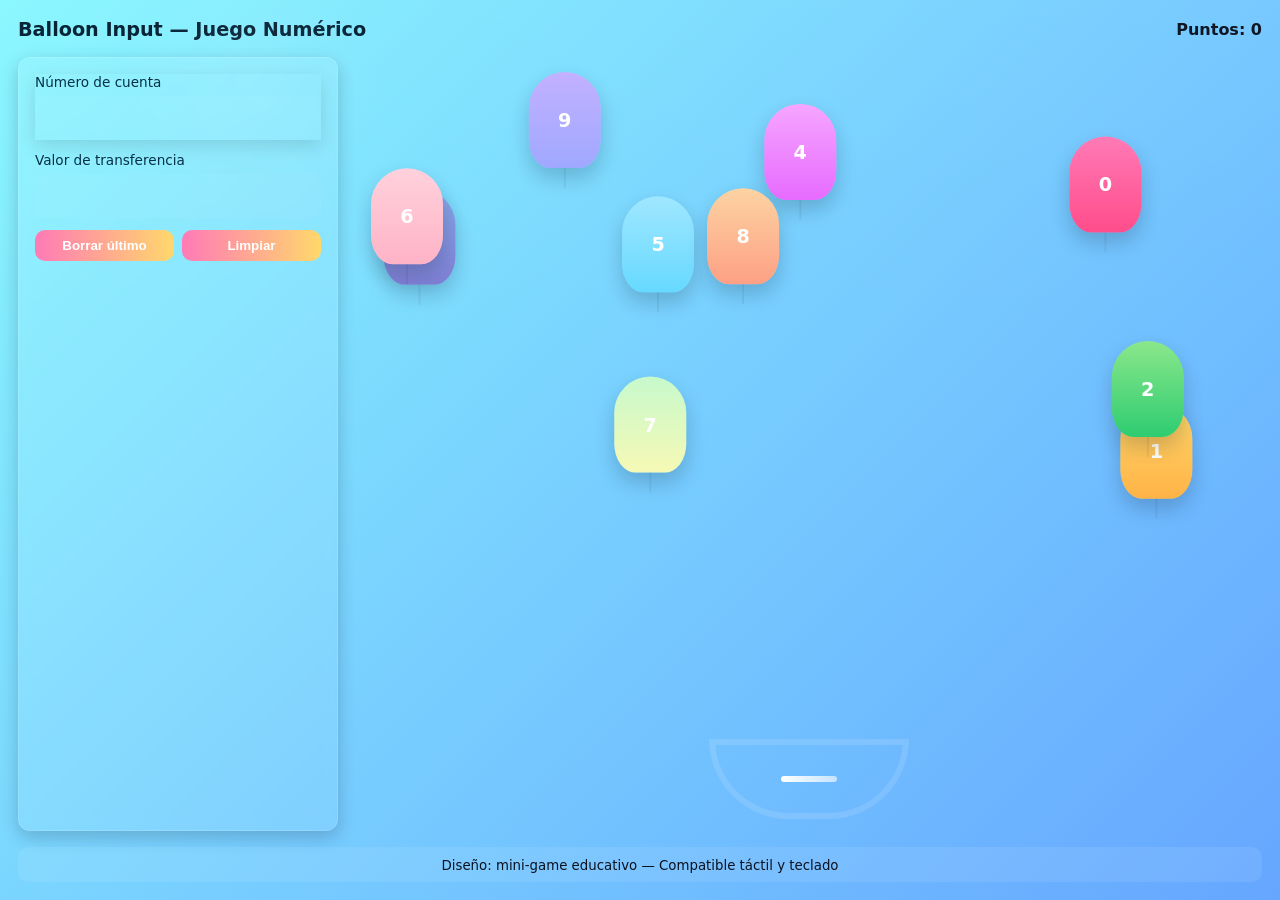
==== index.html @ c4e1fbf0 "juego" ====
<!doctype html>
<html lang="es">
<head>
  <meta charset="utf-8" />
  <meta name="viewport" content="width=device-width,initial-scale=1" />
  <title>Balloon PIN Game — Ingreso Numérico Gamificado</title>
  <link rel="stylesheet" href="style.css">
</head>
<body>
  <main id="app" class="app">
    <header class="header">
      <h1 class="title">Balloon Input — Juego Numérico</h1>
      <div class="score" aria-live="polite">Puntos: <span id="score">0</span></div>
    </header>

    <section class="play-area">
      <div id="bg-anim" class="bg-anim"></div>

      <div class="inputs-panel glass">
        <label class="field" data-field="account" tabindex="0">
          <div class="label">Número de cuenta</div>
          <div class="value" id="accountField" aria-label="Número de cuenta" role="textbox" aria-readonly="true"></div>
        </label>

        <label class="field" data-field="transfer" tabindex="0">
          <div class="label">Valor de transferencia</div>
          <div class="value" id="transferField" aria-label="Valor de transferencia" role="textbox" aria-readonly="true"></div>
        </label>

        <div class="controls">
          <button id="backBtn" class="btn">Borrar último</button>
          <button id="clearBtn" class="btn">Limpiar</button>
        </div>
      </div>

      <div id="gameArea" class="game-area" aria-label="Área de globos" tabindex="0">
        <canvas id="confettiCanvas" class="confetti"></canvas>
        <div id="balloonContainer" class="balloon-container" aria-hidden="false"></div>

        <div class="arc-area">
          <div id="arc" class="arc" aria-hidden="true">
            <div id="arrow" class="arrow" aria-hidden="true"></div>
          </div>
        </div>
      </div>
    </section>

    <footer class="footer glass">
      <small>Diseño: mini-game educativo — Compatible táctil y teclado</small>
    </footer>
  </main>

  <script type="module" src="js/main.js"></script>
</body>
</html>
---- style.css ----
:root{
  --bg1:#89f7fe;
  --bg2:#66a6ff;
  --glass-bg: rgba(255,255,255,0.08);
  --glass-border: rgba(255,255,255,0.12);
  --accent:#ff7ab6;
  --accent-2:#ffd86b;
  --shadow: 0 6px 18px rgba(10,10,30,0.2);
  --radius:14px;
  --text:#0b1220;
}
*{box-sizing:border-box}
html,body,#app{height:100%}
body{
  margin:0;font-family:Inter, system-ui, -apple-system, 'Segoe UI', Roboto, 'Helvetica Neue', Arial;
  color:var(--text);background:linear-gradient(135deg,var(--bg1),var(--bg2));
  -webkit-font-smoothing:antialiased; -moz-osx-font-smoothing:grayscale; overflow:hidden;
}
.app{display:flex;flex-direction:column;height:100vh;padding:18px;gap:16px}
.header{display:flex;justify-content:space-between;align-items:center}
.title{margin:0;font-size:1.2rem;color:#042033}
.score{font-weight:600}
.play-area{flex:1;display:flex;gap:18px;align-items:stretch}
.inputs-panel{width:320px;min-width:240px;padding:16px;border-radius:12px;backdrop-filter:blur(6px);border:1px solid var(--glass-border);box-shadow:var(--shadow)}
.glass{background:var(--glass-bg)}
.field{display:block;margin-bottom:12px;cursor:pointer;outline:none}
.field:focus{box-shadow:0 0 0 3px rgba(255,122,184,0.12);border-radius:10px}
.label{font-size:0.85rem;color:#063046;margin-bottom:6px}
.value{min-height:44px;padding:8px;border-radius:8px;background:rgba(255,255,255,0.03);display:flex;align-items:center;font-weight:600;font-size:1.1rem}
.controls{display:flex;gap:8px;margin-top:8px}
.btn{flex:1;padding:8px;border-radius:10px;border:0;background:linear-gradient(90deg,var(--accent),var(--accent-2));color:white;font-weight:600;cursor:pointer}
.btn:active{transform:translateY(1px)}

.game-area{flex:1;position:relative;border-radius:12px;overflow:hidden;display:flex;align-items:flex-end;justify-content:center;padding-bottom:40px}
.bg-anim{position:absolute;inset:0;background:radial-gradient(circle at 20% 10%, rgba(255,255,255,0.06), transparent 10%), linear-gradient(180deg, rgba(255,255,255,0.02), transparent 40%)}
.balloon-container{position:relative;flex:1;height:100%;pointer-events:auto}
.balloon{
  position:absolute;width:72px;height:96px;border-radius:48px 48px 40% 40%;display:flex;align-items:center;justify-content:center;color:white;font-weight:800;font-size:1.2rem;box-shadow:0 10px 20px rgba(10,20,40,0.2);cursor:pointer;user-select:none;transform-origin:center bottom;transition:transform 160ms ease, filter 120ms ease}
.balloon:hover{filter:brightness(1.08)}
.balloon .string{position:absolute;bottom:-20px;left:50%;width:2px;height:20px;background:rgba(0,0,0,0.06);transform:translateX(-50%)}

.arc-area{position:absolute;left:50%;transform:translateX(-50%);bottom:12px;width:260px;height:120px;display:flex;align-items:flex-end;justify-content:center}
.arc{width:200px;height:80px;border-bottom-left-radius:200px;border-bottom-right-radius:200px;border:6px solid rgba(255,255,255,0.12);position:relative;display:flex;align-items:center;justify-content:center}
.arrow{width:56px;height:6px;background:linear-gradient(90deg,#fff 0%, rgba(255,255,255,0.6) 100%);position:absolute;left:50%;transform-origin:left center;transform:translateX(-50%) rotate(0deg);border-radius:6px}

.confetti{position:absolute;inset:0;pointer-events:none}
.footer{padding:8px;border-radius:10px;text-align:center}

/* Balloon themes */
.b0{background:linear-gradient(180deg,#ff7ab6,#ff4d8a)}
.b1{background:linear-gradient(180deg,#ffd86b,#ffb347)}
.b2{background:linear-gradient(180deg,#8be78b,#2ecc71)}
.b3{background:linear-gradient(180deg,#86a8e7,#7f7fd5)}
.b4{background:linear-gradient(180deg,#f6a6ff,#e76bff)}
.b5{background:linear-gradient(180deg,#a0e7ff,#66d9ff)}
.b6{background:linear-gradient(180deg,#ffd1dc,#ffb3c6)}
.b7{background:linear-gradient(180deg,#c7f9cc,#f6f9b5)}
.b8{background:linear-gradient(180deg,#fdd3a2,#fda085)}
.b9{background:linear-gradient(180deg,#c3b1ff,#9fa8ff)}

@media (max-width:900px){
  .play-area{flex-direction:column}
  .inputs-panel{width:100%;display:flex;flex-direction:row;gap:8px;align-items:center}
  .field{flex:1}
  .arc-area{width:100%;transform:none}
}
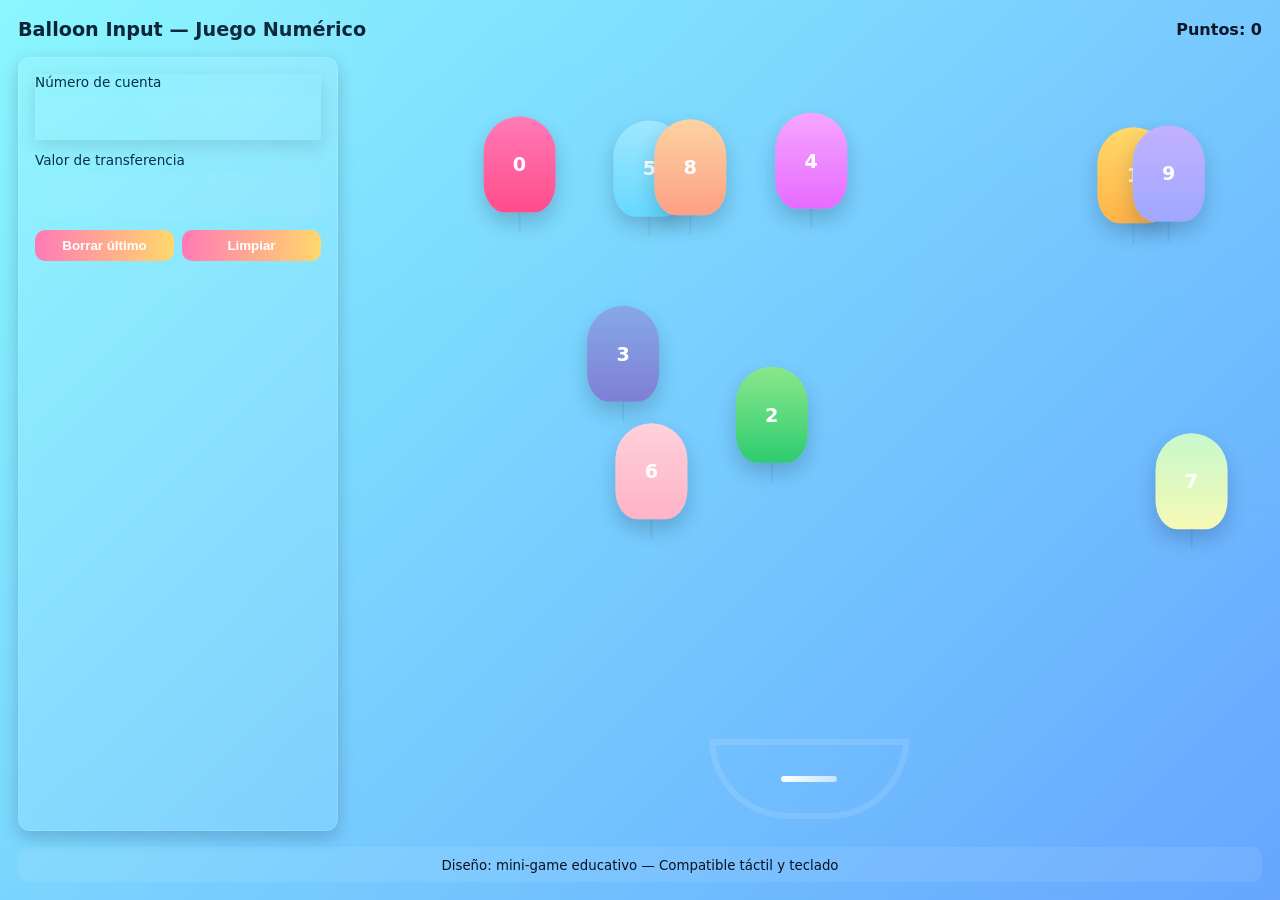
==== commit 9325dab8: "juego" ====
--- a/index.html
+++ b/index.html
@@ -1,55 +1,78 @@
 <!doctype html>
 <html lang="es">
-<head>
-  <meta charset="utf-8" />
-  <meta name="viewport" content="width=device-width,initial-scale=1" />
-  <title>Balloon PIN Game — Ingreso Numérico Gamificado</title>
-  <link rel="stylesheet" href="style.css">
-</head>
-<body>
-  <main id="app" class="app">
-    <header class="header">
-      <h1 class="title">Balloon Input — Juego Numérico</h1>
-      <div class="score" aria-live="polite">Puntos: <span id="score">0</span></div>
-    </header>
+  <head>
+    <meta charset="utf-8" />
+    <meta name="viewport" content="width=device-width,initial-scale=1" />
+    <title>Balloon PIN Game — Ingreso Numérico Gamificado</title>
+    <link rel="stylesheet" href="style.css" />
+  </head>
+  <body>
+    <main id="app" class="app">
+      <header class="header">
+        <h1 class="title">Balloon Input — Juego Numérico</h1>
+        <div class="score" aria-live="polite">
+          Puntos: <span id="score">0</span>
+        </div>
+      </header>
 
-    <section class="play-area">
-      <div id="bg-anim" class="bg-anim"></div>
+      <section class="play-area">
+        <div id="bg-anim" class="bg-anim"></div>
 
-      <div class="inputs-panel glass">
-        <label class="field" data-field="account" tabindex="0">
-          <div class="label">Número de cuenta</div>
-          <div class="value" id="accountField" aria-label="Número de cuenta" role="textbox" aria-readonly="true"></div>
-        </label>
+        <div class="inputs-panel glass">
+          <label class="field" data-field="account" tabindex="0">
+            <div class="label">Número de cuenta</div>
+            <div
+              class="value"
+              id="accountField"
+              aria-label="Número de cuenta"
+              role="textbox"
+              aria-readonly="true"
+            ></div>
+          </label>
 
-        <label class="field" data-field="transfer" tabindex="0">
-          <div class="label">Valor de transferencia</div>
-          <div class="value" id="transferField" aria-label="Valor de transferencia" role="textbox" aria-readonly="true"></div>
-        </label>
+          <label class="field" data-field="transfer" tabindex="0">
+            <div class="label">Valor de transferencia</div>
+            <div
+              class="value"
+              id="transferField"
+              aria-label="Valor de transferencia"
+              role="textbox"
+              aria-readonly="true"
+            ></div>
+          </label>
 
-        <div class="controls">
-          <button id="backBtn" class="btn">Borrar último</button>
-          <button id="clearBtn" class="btn">Limpiar</button>
-        </div>
-      </div>
-
-      <div id="gameArea" class="game-area" aria-label="Área de globos" tabindex="0">
-        <canvas id="confettiCanvas" class="confetti"></canvas>
-        <div id="balloonContainer" class="balloon-container" aria-hidden="false"></div>
-
-        <div class="arc-area">
-          <div id="arc" class="arc" aria-hidden="true">
-            <div id="arrow" class="arrow" aria-hidden="true"></div>
+          <div class="controls">
+            <button id="backBtn" class="btn">Borrar último</button>
+            <button id="clearBtn" class="btn">Limpiar</button>
           </div>
         </div>
-      </div>
-    </section>
 
-    <footer class="footer glass">
-      <small>Diseño: mini-game educativo — Compatible táctil y teclado</small>
-    </footer>
-  </main>
+        <div
+          id="gameArea"
+          class="game-area"
+          aria-label="Área de globos"
+          tabindex="0"
+        >
+          <canvas id="confettiCanvas" class="confetti"></canvas>
+          <div
+            id="balloonContainer"
+            class="balloon-container"
+            aria-hidden="false"
+          ></div>
 
-  <script type="module" src="js/main.js"></script>
-</body>
+          <div class="arc-area">
+            <div id="arc" class="arc" aria-hidden="true">
+              <div id="arrow" class="arrow" aria-hidden="true"></div>
+            </div>
+          </div>
+        </div>
+      </section>
+
+      <footer class="footer glass">
+        <small>Diseño: mini-game educativo — Compatible táctil y teclado</small>
+      </footer>
+    </main>
+
+    <script type="module" src="js/main.js"></script>
+  </body>
 </html>
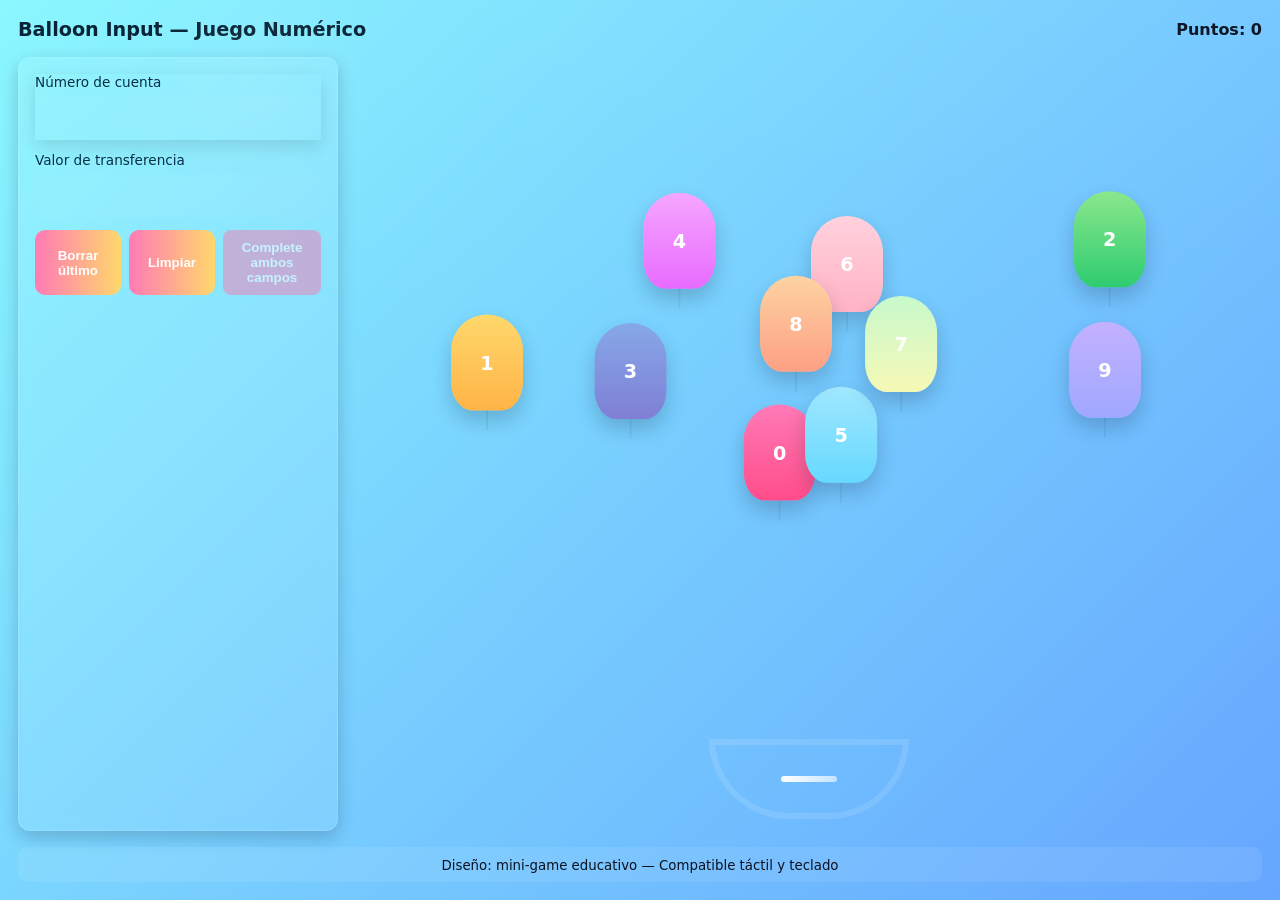
==== commit 0ce45815: "juego" ====
--- a/index.html
+++ b/index.html
@@ -44,6 +44,14 @@
           <div class="controls">
             <button id="backBtn" class="btn">Borrar último</button>
             <button id="clearBtn" class="btn">Limpiar</button>
+            <button id="confirmBtn" class="btn primary" disabled>
+              Confirmar transferencia
+            </button>
+            <div
+              id="confirmError"
+              class="confirm-error"
+              aria-live="assertive"
+            ></div>
           </div>
         </div>
 
--- a/style.css
+++ b/style.css
@@ -49,6 +49,61 @@
 /* Balloon themes */
 .b0{background:linear-gradient(180deg,#ff7ab6,#ff4d8a)}
 .b1{background:linear-gradient(180deg,#ffd86b,#ffb347)}
+.confirm-screen {
+  min-height: 100vh;
+  display: flex;
+  align-items: center;
+  justify-content: center;
+  background: var(--bg, #f6f8fa);
+}
+.confirm-card {
+  background: white;
+  padding: 28px;
+  border-radius: 12px;
+  box-shadow: 0 10px 30px rgba(0,0,0,0.08);
+  max-width: 420px;
+  width: 90%;
+  text-align: center;
+}
+.confirm-card h1 { margin: 0 0 8px 0; }
+.confirm-card .details { margin: 16px 0; text-align: left; }
+.confirm-card .details div { margin: 8px 0; }
+.confirm-card .actions { margin-top: 18px; }
+
+/* Botón primario */
+.btn.primary {
+  background: var(--accent, #2b8aef);
+  color: white;
+  border: none;
+  padding: 10px 14px;
+  border-radius: 8px;
+}
+
+/* Mensaje de error en controles */
+.confirm-error {
+  display: none;
+  color: var(--danger, #b00020);
+  margin-left: 8px;
+  font-size: 14px;
+  align-self: center;
+}
+.confirm-error.visible {
+  display: block;
+  animation: fadeIn 220ms ease;
+}
+
+@keyframes fadeIn {
+  from { opacity: 0; transform: translateY(-4px); }
+  to { opacity: 1; transform: translateY(0); }
+}
+
+/* Estilo visual para botón deshabilitado */
+.btn[disabled], .btn:disabled {
+  opacity: 0.5;
+  cursor: not-allowed;
+  filter: grayscale(10%);
+}
+
 .b2{background:linear-gradient(180deg,#8be78b,#2ecc71)}
 .b3{background:linear-gradient(180deg,#86a8e7,#7f7fd5)}
 .b4{background:linear-gradient(180deg,#f6a6ff,#e76bff)}
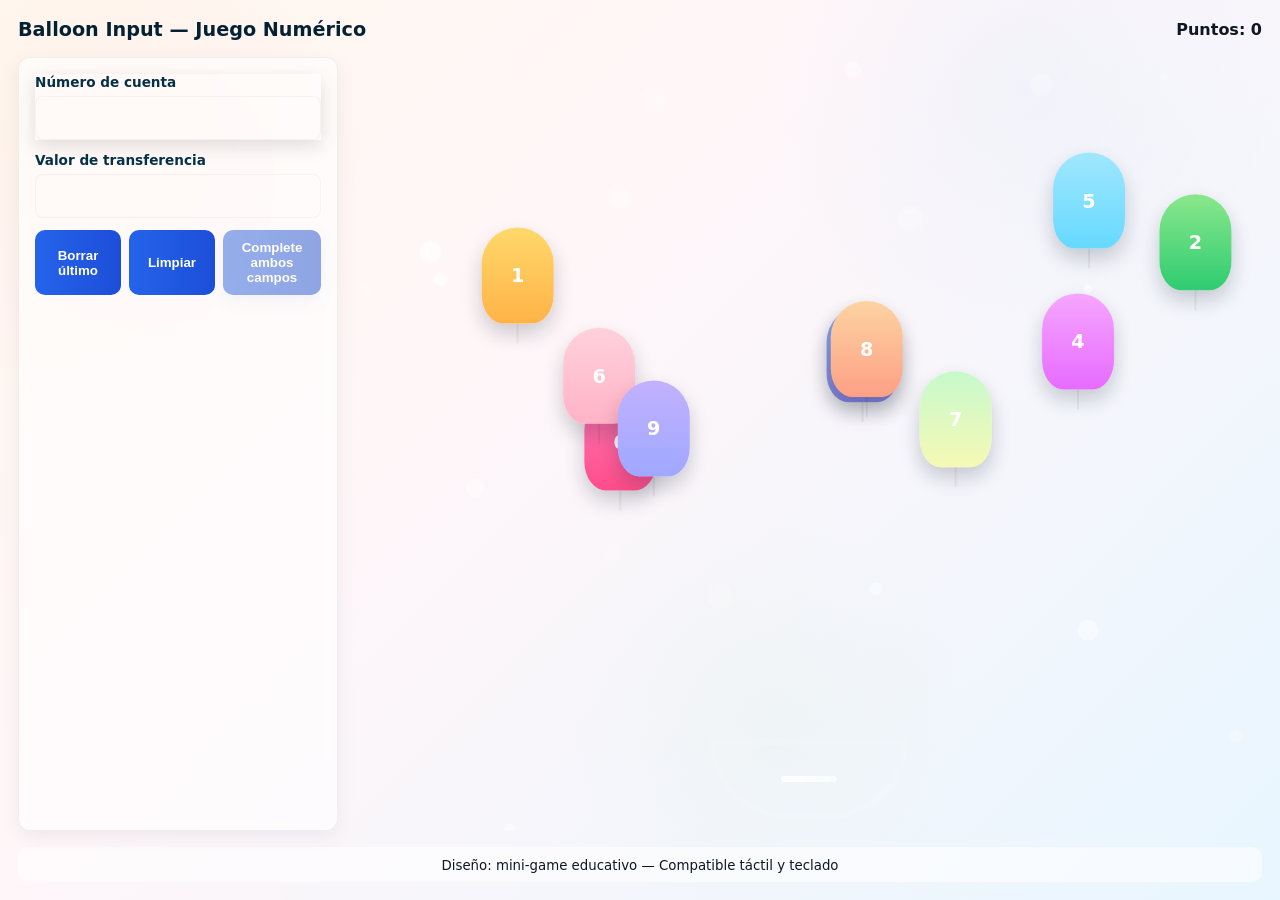
==== commit cf2b3e35: "juego" ====
--- a/index.html
+++ b/index.html
@@ -61,6 +61,7 @@
           aria-label="Área de globos"
           tabindex="0"
         >
+          <div id="particles" class="particles" aria-hidden="true"></div>
           <canvas id="confettiCanvas" class="confetti"></canvas>
           <div
             id="balloonContainer"
--- a/style.css
+++ b/style.css
@@ -1,21 +1,35 @@
 :root{
-  --bg1:#89f7fe;
-  --bg2:#66a6ff;
-  --glass-bg: rgba(255,255,255,0.08);
-  --glass-border: rgba(255,255,255,0.12);
-  --accent:#ff7ab6;
-  --accent-2:#ffd86b;
-  --shadow: 0 6px 18px rgba(10,10,30,0.2);
-  --radius:14px;
-  --text:#0b1220;
+  /* Nueva paleta: lateral neutro y acento profesional */
+  --bg: #f6f7f9; /* fondo global claro y sólido */
+  --surface: #ffffff; /* paneles y tarjetas */
+  --muted: #f1f3f5; /* elementos neutrales */
+  --glass-bg: rgba(255,255,255,0.6);
+  --glass-border: rgba(16,24,40,0.06);
+  --accent: #2563eb; /* azul profesional */
+  --accent-2: #1d4ed8;
+  --shadow: 0 6px 20px rgba(16,24,40,0.06);
+  --radius:12px;
+  --text: #0f1724;
+  --muted-text: #6b7280;
 }
 *{box-sizing:border-box}
 html,body,#app{height:100%}
-body{
-  margin:0;font-family:Inter, system-ui, -apple-system, 'Segoe UI', Roboto, 'Helvetica Neue', Arial;
-  color:var(--text);background:linear-gradient(135deg,var(--bg1),var(--bg2));
-  -webkit-font-smoothing:antialiased; -moz-osx-font-smoothing:grayscale; overflow:hidden;
-}
+body{margin:0;font-family:Inter, system-ui, -apple-system, 'Segoe UI', Roboto, 'Helvetica Neue', Arial;color:var(--text);background:var(--bg);-webkit-font-smoothing:antialiased; -moz-osx-font-smoothing:grayscale; overflow:hidden}
+.app{display:flex;flex-direction:column;height:100vh;padding:18px;gap:16px}
+.header{display:flex;justify-content:space-between;align-items:center}
+.title{margin:0;font-size:1.2rem;color:#042033}
+.score{font-weight:600}
+.play-area{flex:1;display:flex;gap:18px;align-items:stretch}
+.inputs-panel{width:340px;min-width:260px;padding:20px;border-radius:var(--radius);background:var(--surface);border:1px solid var(--glass-border);box-shadow:var(--shadow)}
+.glass{background:var(--glass-bg)}
+.field{display:block;margin-bottom:14px;cursor:pointer;outline:none}
+.field:focus{box-shadow:0 0 0 6px rgba(37,99,235,0.06);border-radius:10px}
+.label{font-size:0.9rem;color:var(--muted-text);margin-bottom:8px;font-weight:600}
+.value{min-height:48px;padding:12px;border-radius:10px;background:var(--surface);display:flex;align-items:center;font-weight:600;font-size:1rem;color:var(--text);border:1px solid rgba(16,24,40,0.04)}
+.controls{display:flex;gap:10px;margin-top:12px}
+.btn{flex:1;padding:10px 12px;border-radius:10px;border:1px solid var(--glass-border);background:transparent;color:var(--text);font-weight:600;cursor:pointer;transition:transform 160ms ease, box-shadow 160ms ease}
+.btn:hover{transform:translateY(-2px);box-shadow:0 6px 18px rgba(16,24,40,0.06)}
+.btn:active{transform:translateY(0)}
 .app{display:flex;flex-direction:column;height:100vh;padding:18px;gap:16px}
 .header{display:flex;justify-content:space-between;align-items:center}
 .title{margin:0;font-size:1.2rem;color:#042033}
@@ -32,12 +46,92 @@
 .btn:active{transform:translateY(1px)}
 
 .game-area{flex:1;position:relative;border-radius:12px;overflow:hidden;display:flex;align-items:flex-end;justify-content:center;padding-bottom:40px}
-.bg-anim{position:absolute;inset:0;background:radial-gradient(circle at 20% 10%, rgba(255,255,255,0.06), transparent 10%), linear-gradient(180deg, rgba(255,255,255,0.02), transparent 40%)}
+.bg-anim{position:absolute;inset:0;background:transparent;pointer-events:none}
+
+/* Fondo colorido y divertido para el juego */
+.app::before{
+  content: '';
+  position: fixed;
+  inset: 0;
+  z-index: -2;
+  background: radial-gradient(circle at 10% 20%, rgba(255,205,210,0.18), transparent 18%),
+              radial-gradient(circle at 80% 10%, rgba(187,222,251,0.14), transparent 20%),
+              radial-gradient(circle at 60% 80%, rgba(200,230,201,0.12), transparent 20%),
+              linear-gradient(135deg, #fff7ed 0%, #fff6f9 40%, #e8f6ff 100%);
+}
+
+.bg-anim::after,
+.app::after{
+  content: '';
+  position: absolute;
+  inset: 0;
+  z-index: -1;
+  background-image: radial-gradient(circle at 15% 30%, rgba(255,255,255,0.6) 0 8px, transparent 9px), radial-gradient(circle at 85% 70%, rgba(255,255,255,0.5) 0 10px, transparent 11px);
+  opacity: 0.6;
+  animation: floatBackground 18s linear infinite;
+}
+
+@keyframes floatBackground {
+  0% { transform: translateY(0) rotate(0deg); }
+  50% { transform: translateY(-18px) rotate(2deg); }
+  100% { transform: translateY(0) rotate(0deg); }
+}
+
+/* Partículas flotantes decorativas */
+.particles{position:absolute;inset:0;pointer-events:none;overflow:hidden}
+.particle{
+  position:absolute;
+  border-radius:50%;
+  pointer-events:none;
+  filter:blur(0.6px) saturate(1.05);
+  mix-blend-mode:screen;
+  transform-origin:center center;
+  animation-name: floatParticle;
+  animation-timing-function: ease-in-out;
+  animation-iteration-count: infinite;
+}
+
+@keyframes floatParticle{
+  0%{ transform: translate3d(-50%,-50%,0) translateY(0) scale(0.95); opacity:.0; }
+  10%{ opacity: .9; }
+  50%{ transform: translate3d(-50%,-50%,0) translateY(-22px) scale(1.05); opacity:.6 }
+  90%{ opacity:.3 }
+  100%{ transform: translate3d(-50%,-50%,0) translateY(0) scale(0.95); opacity:.0 }
+}
 .balloon-container{position:relative;flex:1;height:100%;pointer-events:auto}
 .balloon{
   position:absolute;width:72px;height:96px;border-radius:48px 48px 40% 40%;display:flex;align-items:center;justify-content:center;color:white;font-weight:800;font-size:1.2rem;box-shadow:0 10px 20px rgba(10,20,40,0.2);cursor:pointer;user-select:none;transform-origin:center bottom;transition:transform 160ms ease, filter 120ms ease}
 .balloon:hover{filter:brightness(1.08)}
 .balloon .string{position:absolute;bottom:-20px;left:50%;width:2px;height:20px;background:rgba(0,0,0,0.06);transform:translateX(-50%)}
+
+/* Estilo para monedas cuando se usa el input de monto */
+.coin{
+  position: absolute;
+  display: flex;
+  align-items: center;
+  justify-content: center;
+  color: #4b2e00;
+  font-weight: 800;
+  font-size: 1rem;
+  box-shadow: 0 8px 18px rgba(10,20,40,0.14), inset 0 2px 8px rgba(255,255,255,0.12);
+  cursor: pointer;
+  user-select: none;
+  border-radius: 50%;
+  /* fondo dorado/metalizado para monedas, forzado con !important */
+  background: radial-gradient(circle at 30% 22%, #fff7d6 0%, #ffe48a 12%, #ffd24a 28%, #ffb800 60%, #c68600 100%) !important;
+  border: 2px solid rgba(255,222,120,0.22) !important;
+  transition: transform 160ms ease, filter 120ms ease;
+  overflow: hidden;
+}
+.coin::after{
+  content: '';
+  position: absolute;
+  inset: 0;
+  border-radius: 50%;
+  box-shadow: inset 0 -8px 18px rgba(0,0,0,0.16), inset 0 6px 12px rgba(255,255,255,0.18);
+  pointer-events: none;
+}
+.coin span{ color: #4b2e00; text-shadow: 0 1px 0 rgba(255,255,255,0.28); }
 
 .arc-area{position:absolute;left:50%;transform:translateX(-50%);bottom:12px;width:260px;height:120px;display:flex;align-items:flex-end;justify-content:center}
 .arc{width:200px;height:80px;border-bottom-left-radius:200px;border-bottom-right-radius:200px;border:6px solid rgba(255,255,255,0.12);position:relative;display:flex;align-items:center;justify-content:center}
@@ -72,12 +166,14 @@
 
 /* Botón primario */
 .btn.primary {
-  background: var(--accent, #2b8aef);
+  background: linear-gradient(90deg,var(--accent),var(--accent-2));
   color: white;
   border: none;
   padding: 10px 14px;
-  border-radius: 8px;
-}
+  border-radius: 10px;
+  box-shadow: 0 6px 18px rgba(37,99,235,0.12);
+}
+.btn.primary:hover{transform:translateY(-2px);box-shadow:0 10px 30px rgba(37,99,235,0.14)}
 
 /* Mensaje de error en controles */
 .confirm-error {
@@ -102,6 +198,26 @@
   opacity: 0.5;
   cursor: not-allowed;
   filter: grayscale(10%);
+}
+
+/* partículas de explosión al pinchar el globo */
+.pop-particle {
+  position: absolute;
+  width: 8px;
+  height: 8px;
+  border-radius: 50%;
+  background: radial-gradient(circle at 30% 30%, #fff8, currentColor 40%);
+  pointer-events: none;
+  transform: translate(-50%, -50%);
+  will-change: transform, opacity;
+  animation: popMove 520ms forwards ease-out;
+  color: hsl(calc(360 * var(--i, 0.5)), 80%, 55%);
+}
+
+@keyframes popMove {
+  0% { opacity: 1; transform: translate(-50%, -50%) translate(0,0) scale(1); }
+  60% { opacity: 1; transform: translate(-50%, -50%) translate(var(--dist), 0) scale(1.08); }
+  100% { opacity: 0; transform: translate(-50%, -50%) translate(calc(var(--dist) * 1.2), -8px) scale(0.8); }
 }
 
 .b2{background:linear-gradient(180deg,#8be78b,#2ecc71)}
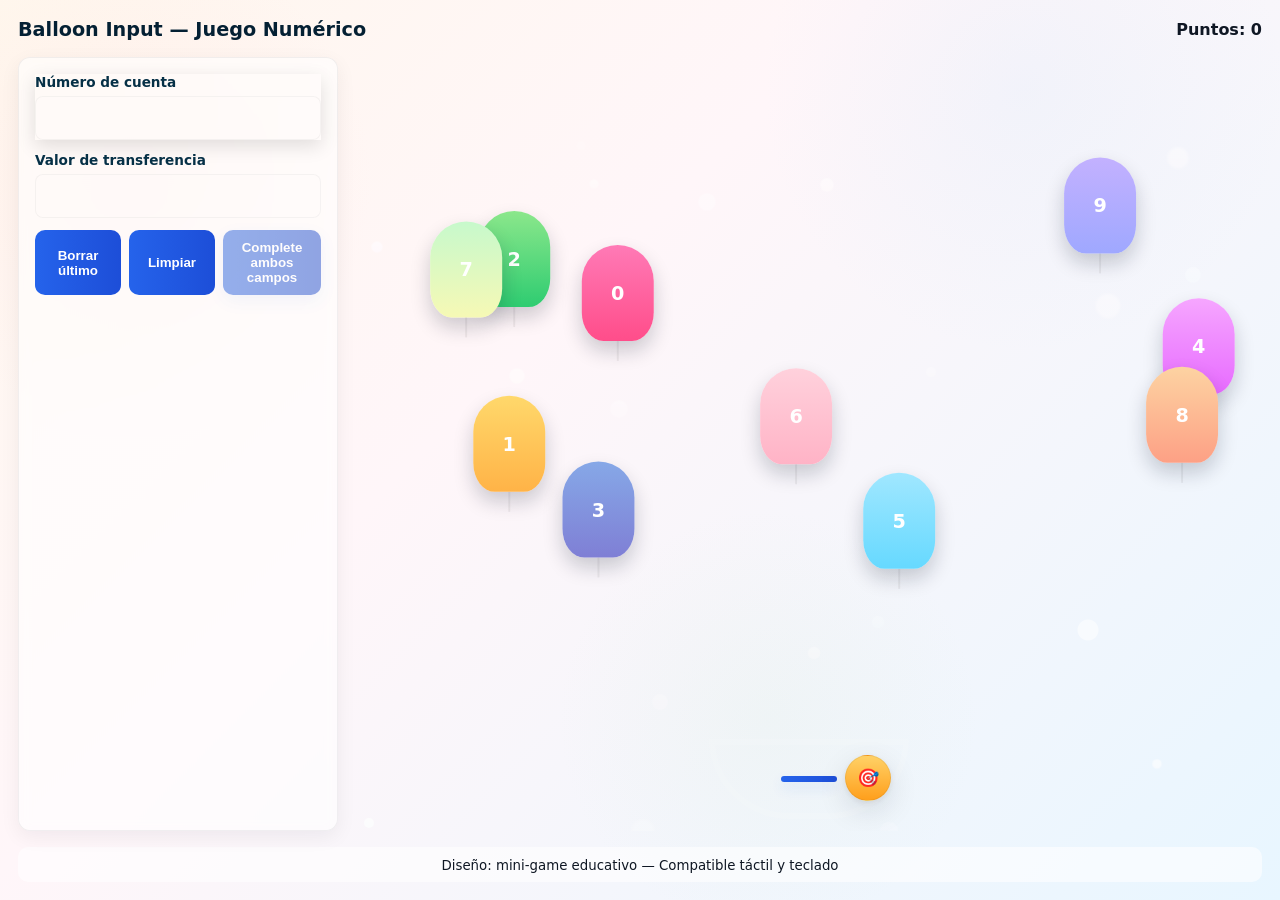
==== commit 3ea1311c: "juego" ====
--- a/index.html
+++ b/index.html
@@ -72,6 +72,7 @@
           <div class="arc-area">
             <div id="arc" class="arc" aria-hidden="true">
               <div id="arrow" class="arrow" aria-hidden="true"></div>
+              <button id="fireBtn" class="btn fire" aria-label="Disparar">🎯</button>
             </div>
           </div>
         </div>
--- a/style.css
+++ b/style.css
@@ -135,7 +135,29 @@
 
 .arc-area{position:absolute;left:50%;transform:translateX(-50%);bottom:12px;width:260px;height:120px;display:flex;align-items:flex-end;justify-content:center}
 .arc{width:200px;height:80px;border-bottom-left-radius:200px;border-bottom-right-radius:200px;border:6px solid rgba(255,255,255,0.12);position:relative;display:flex;align-items:center;justify-content:center}
-.arrow{width:56px;height:6px;background:linear-gradient(90deg,#fff 0%, rgba(255,255,255,0.6) 100%);position:absolute;left:50%;transform-origin:left center;transform:translateX(-50%) rotate(0deg);border-radius:6px}
+.arrow{width:56px;height:6px;background:linear-gradient(90deg,var(--accent),var(--accent-2));position:absolute;left:50%;transform-origin:left center;transform:translateX(-50%) rotate(0deg);border-radius:6px;box-shadow:0 6px 14px rgba(37,99,235,0.12)}
+
+/* Botón de disparo dentro del arco */
+.btn.fire{
+  position: absolute;
+  right: 12px;
+  bottom: 12px;
+  width: 46px;
+  height: 46px;
+  border-radius: 50%;
+  display: inline-flex;
+  align-items: center;
+  justify-content: center;
+  font-size: 18px;
+  /* más contraste sobre fondos claros: dorado vibrante */
+  box-shadow: 0 10px 30px rgba(16,24,40,0.12), 0 2px 6px rgba(0,0,0,0.08);
+  background: linear-gradient(180deg,#ffd166,#ff9f1c);
+  color: #2b1a00;
+  border: 1px solid rgba(0,0,0,0.06);
+  cursor: pointer;
+}
+.btn.fire:hover{transform:translateY(-3px); filter: brightness(1.02)}
+.btn.fire:focus{outline: none; box-shadow: 0 10px 30px rgba(16,24,40,0.12), 0 0 0 6px rgba(255,159,28,0.12)}
 
 .confetti{position:absolute;inset:0;pointer-events:none}
 .footer{padding:8px;border-radius:10px;text-align:center}
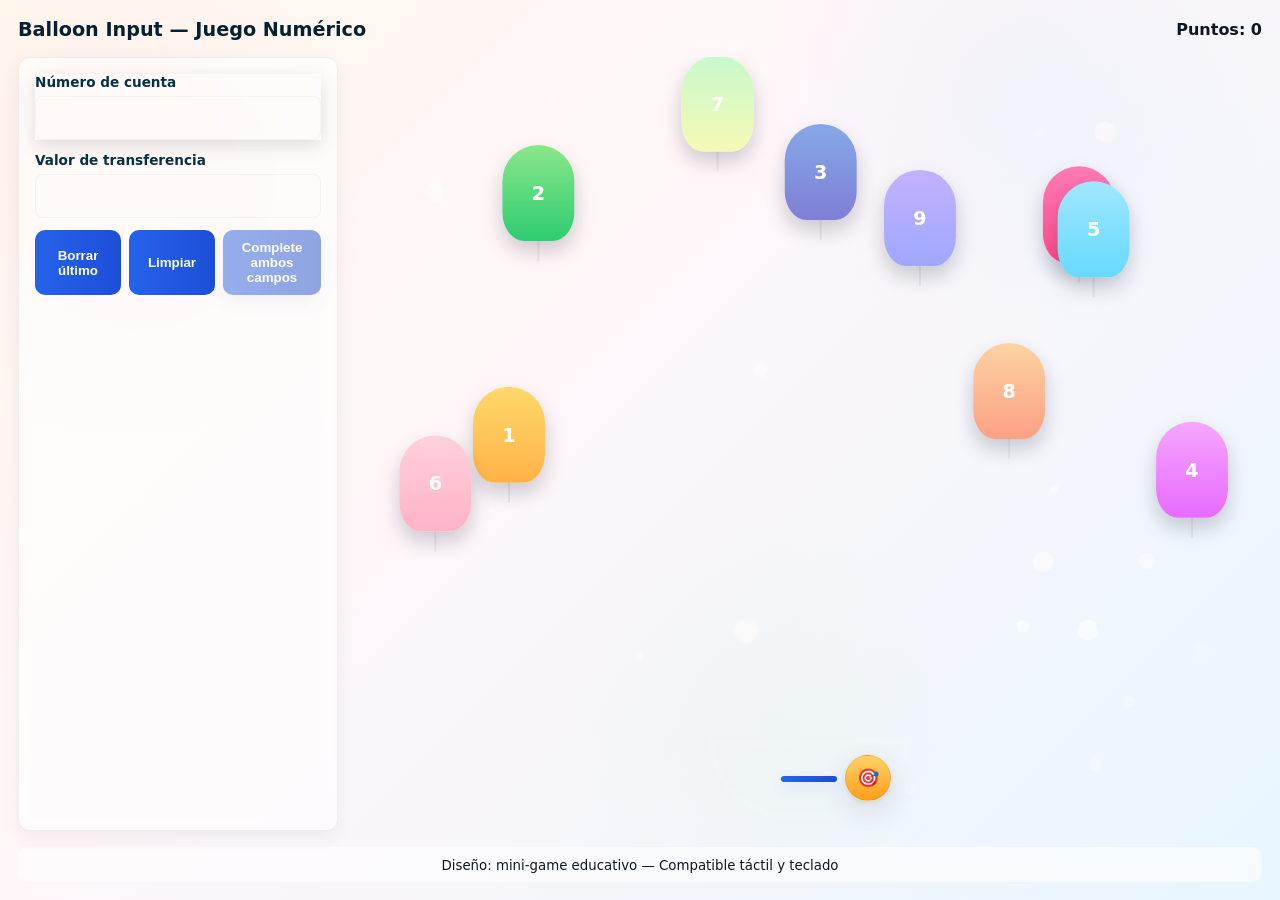
==== commit 44dace48: "juego" ====
--- a/index.html
+++ b/index.html
@@ -72,7 +72,9 @@
           <div class="arc-area">
             <div id="arc" class="arc" aria-hidden="true">
               <div id="arrow" class="arrow" aria-hidden="true"></div>
-              <button id="fireBtn" class="btn fire" aria-label="Disparar">🎯</button>
+              <button id="fireBtn" class="btn fire" aria-label="Disparar">
+                🎯
+              </button>
             </div>
           </div>
         </div>
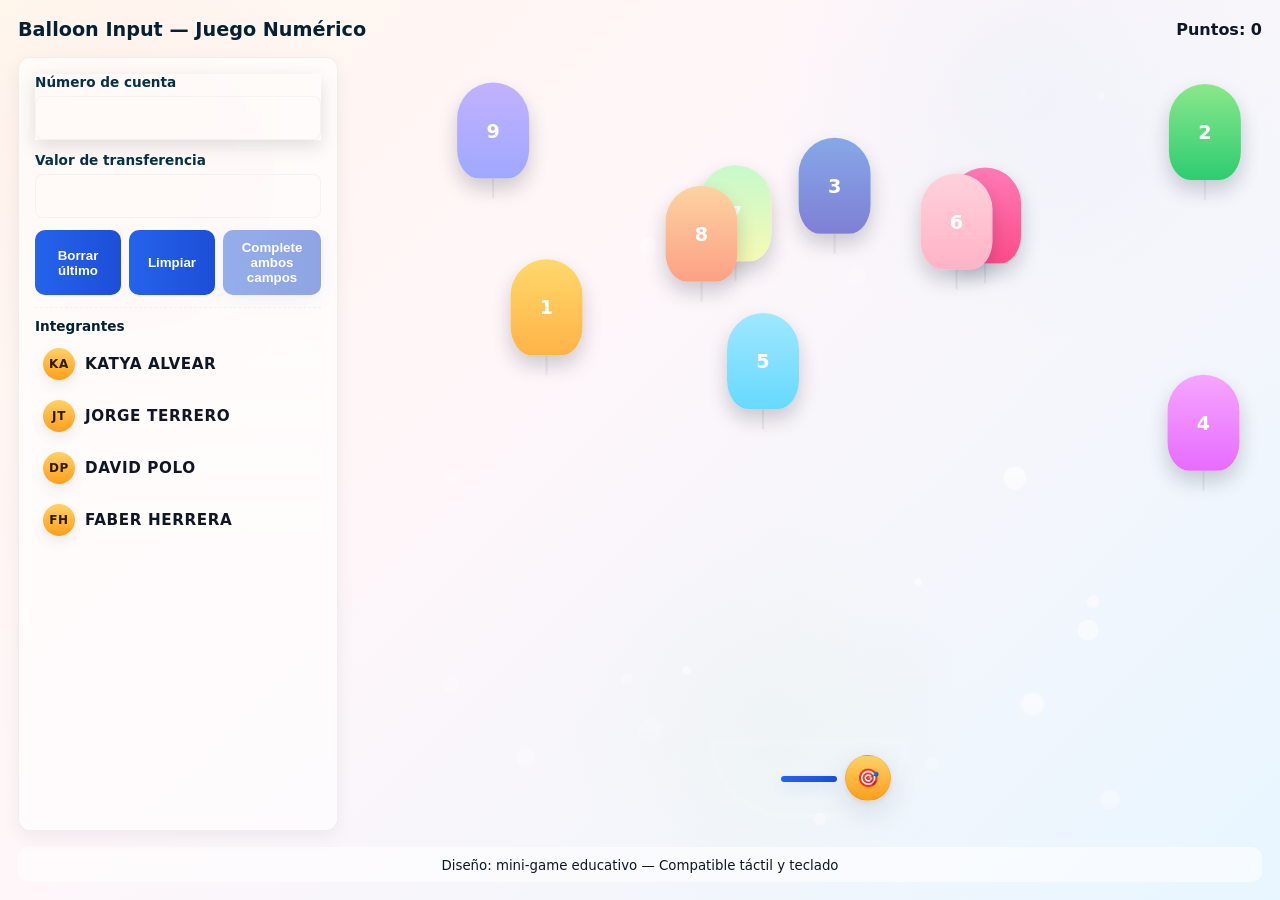
==== commit ed67ec6a: "juego" ====
--- a/index.html
+++ b/index.html
@@ -53,6 +53,15 @@
               aria-live="assertive"
             ></div>
           </div>
+          <div class="team-members" aria-hidden="false">
+            <h4>Integrantes</h4>
+            <ul class="team-list">
+              <li data-initial="KA">Katya Alvear</li>
+              <li data-initial="JT">Jorge Terrero</li>
+              <li data-initial="DP">DAVID POLO</li>
+              <li data-initial="FH">FABER HERRERA</li>
+            </ul>
+          </div>
         </div>
 
         <div
--- a/style.css
+++ b/style.css
@@ -242,6 +242,41 @@
   100% { opacity: 0; transform: translate(-50%, -50%) translate(calc(var(--dist) * 1.2), -8px) scale(0.8); }
 }
 
+/* Estilo del proyectil visual */
+.projectile{
+  position: absolute;
+  width: 14px;
+  height: 6px;
+  border-radius: 8px;
+  background: linear-gradient(90deg,#ffd166,#ff9f1c);
+  box-shadow: 0 6px 18px rgba(255,160,40,0.18), 0 0 18px rgba(255,200,120,0.08);
+  pointer-events: none;
+  transform-origin: left center;
+  will-change: transform, opacity;
+  z-index: 6;
+}
+.projectile::after{
+  content: '';
+  position: absolute;
+  left: -6px;
+  top: 50%;
+  width: 28px;
+  height: 6px;
+  transform: translateY(-50%);
+  background: linear-gradient(90deg, rgba(255,200,120,0.28), rgba(255,200,120,0));
+  filter: blur(6px);
+  opacity: 0.9;
+}
+
+/* Estilos para la lista de integrantes (panel lateral) */
+.team-members{margin-top:12px;padding-top:10px;border-top:1px dashed rgba(16,24,40,0.04);color:var(--muted-text)}
+.team-members h4{margin:0 0 8px 0;font-size:0.85rem;color:#042033}
+.team-list{list-style:none;padding:0;margin:0;display:flex;flex-direction:column;gap:8px}
+.team-list li{font-weight:800;font-size:0.95rem;color:var(--text);letter-spacing:0.6px;display:flex;align-items:center;gap:10px;padding:6px 8px;border-radius:8px;background:linear-gradient(180deg,rgba(255,255,255,0.02),transparent);box-shadow:inset 0 -1px 0 rgba(255,255,255,0.02)}
+.team-list li::before{content:attr(data-initial);display:inline-flex;align-items:center;justify-content:center;width:32px;height:32px;border-radius:50%;background:linear-gradient(180deg,#ffd166,#ff9f1c);color:#2b1a00;font-weight:800;font-size:0.75rem;box-shadow:0 6px 14px rgba(0,0,0,0.08)}
+.team-list li{ text-transform:uppercase }
+.team-list li:hover{transform:translateY(-2px)}
+
 .b2{background:linear-gradient(180deg,#8be78b,#2ecc71)}
 .b3{background:linear-gradient(180deg,#86a8e7,#7f7fd5)}
 .b4{background:linear-gradient(180deg,#f6a6ff,#e76bff)}
